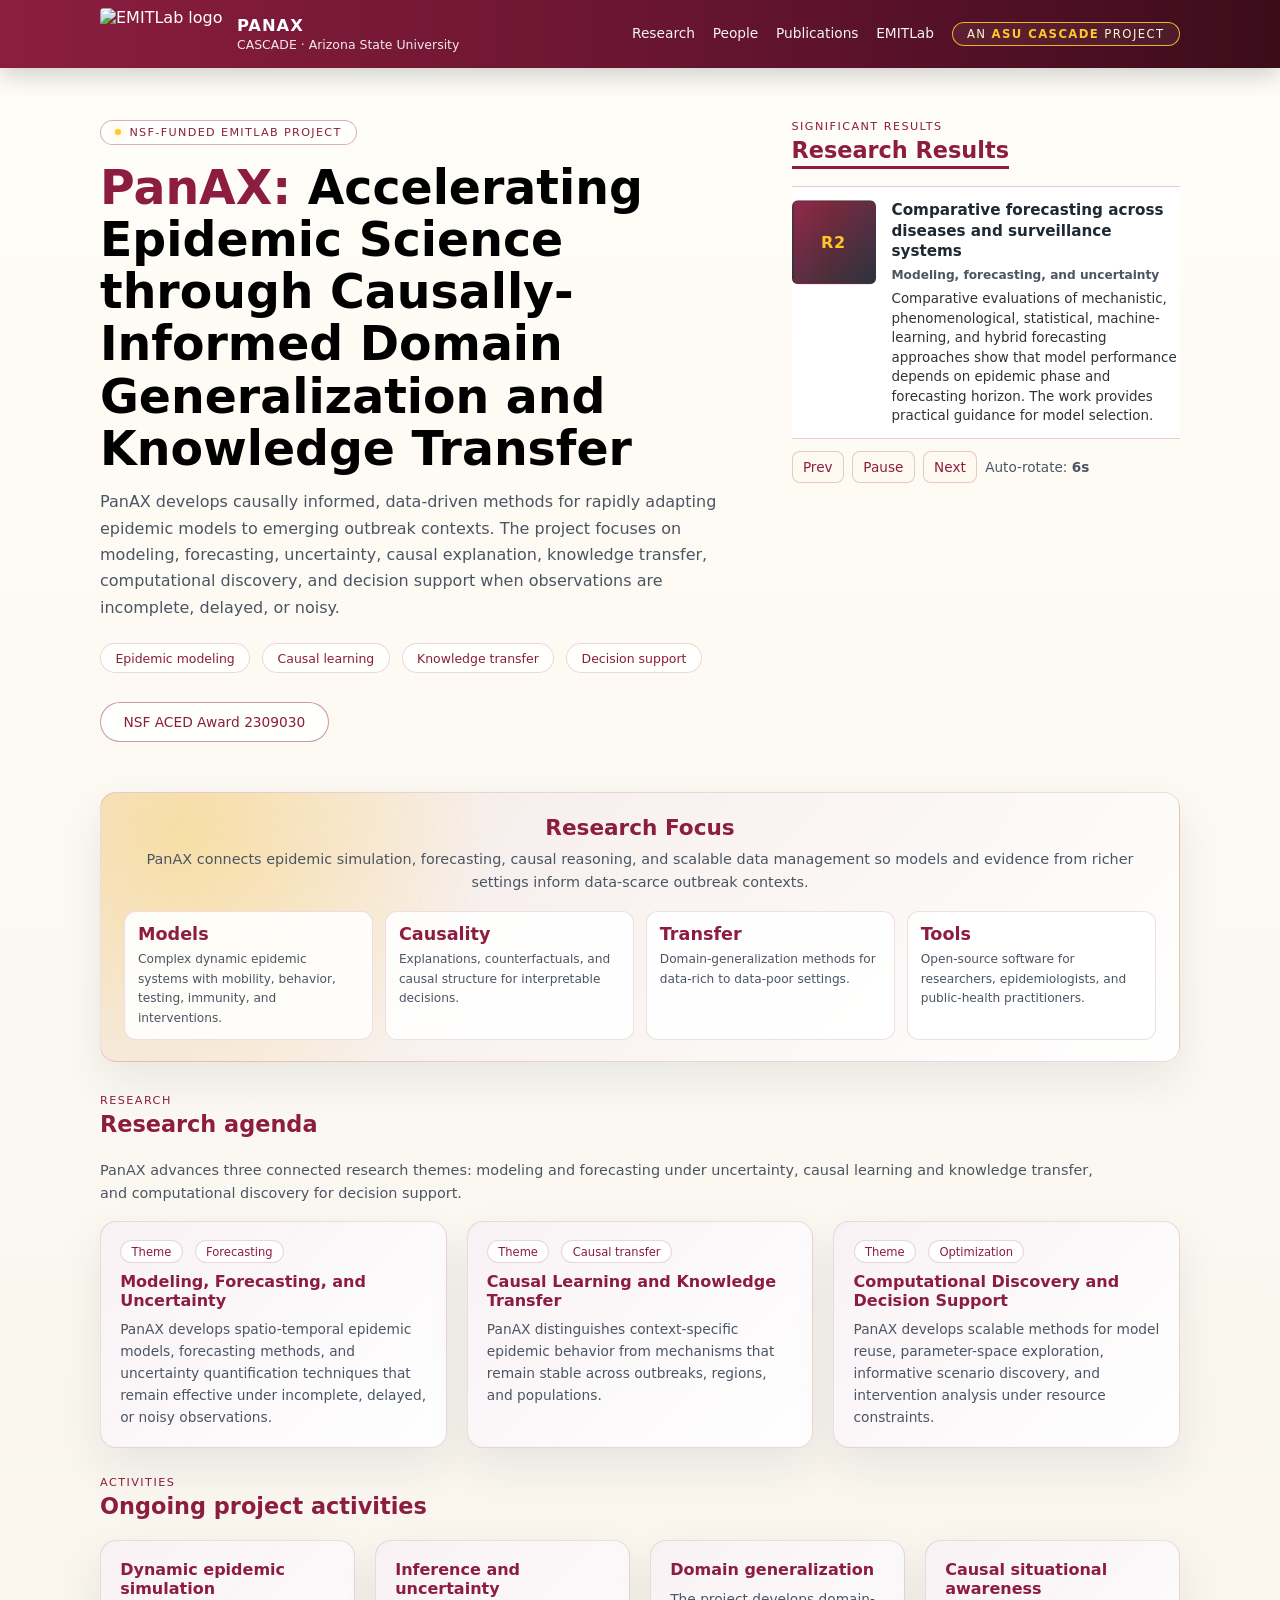
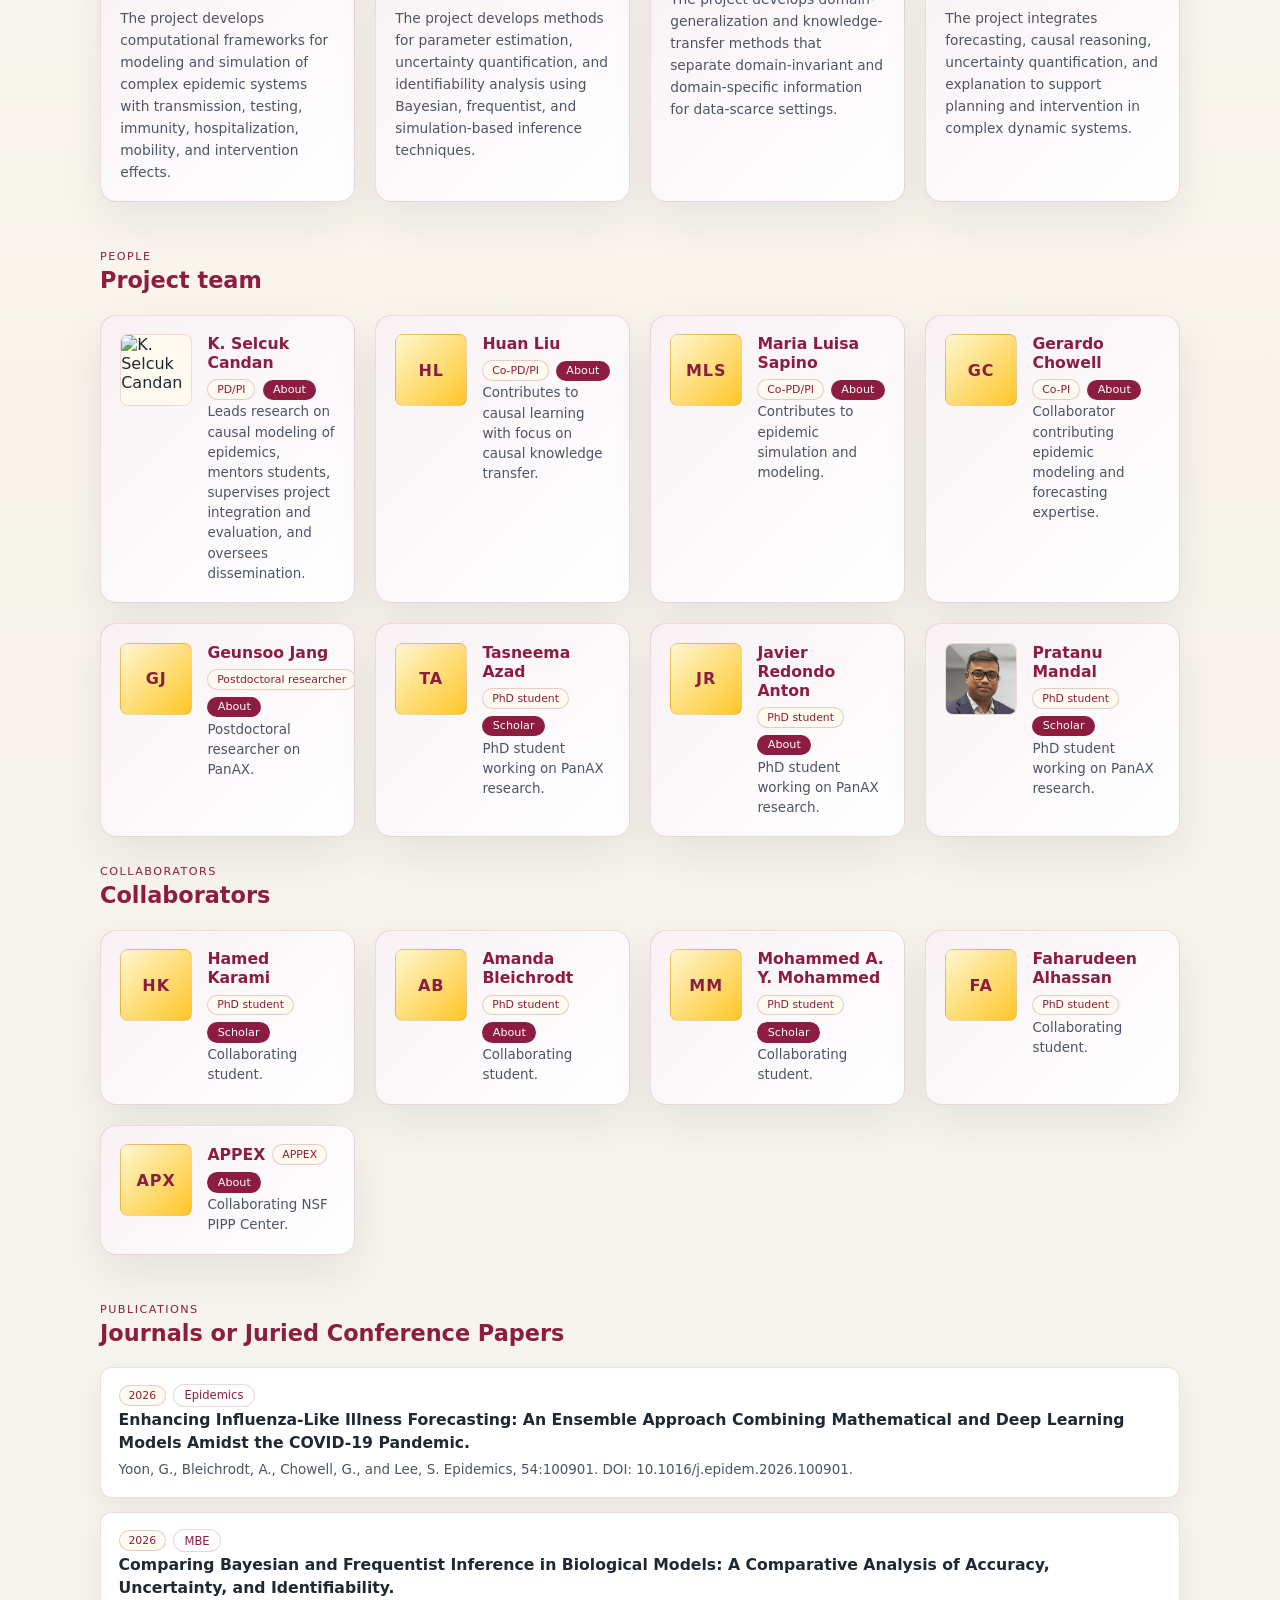
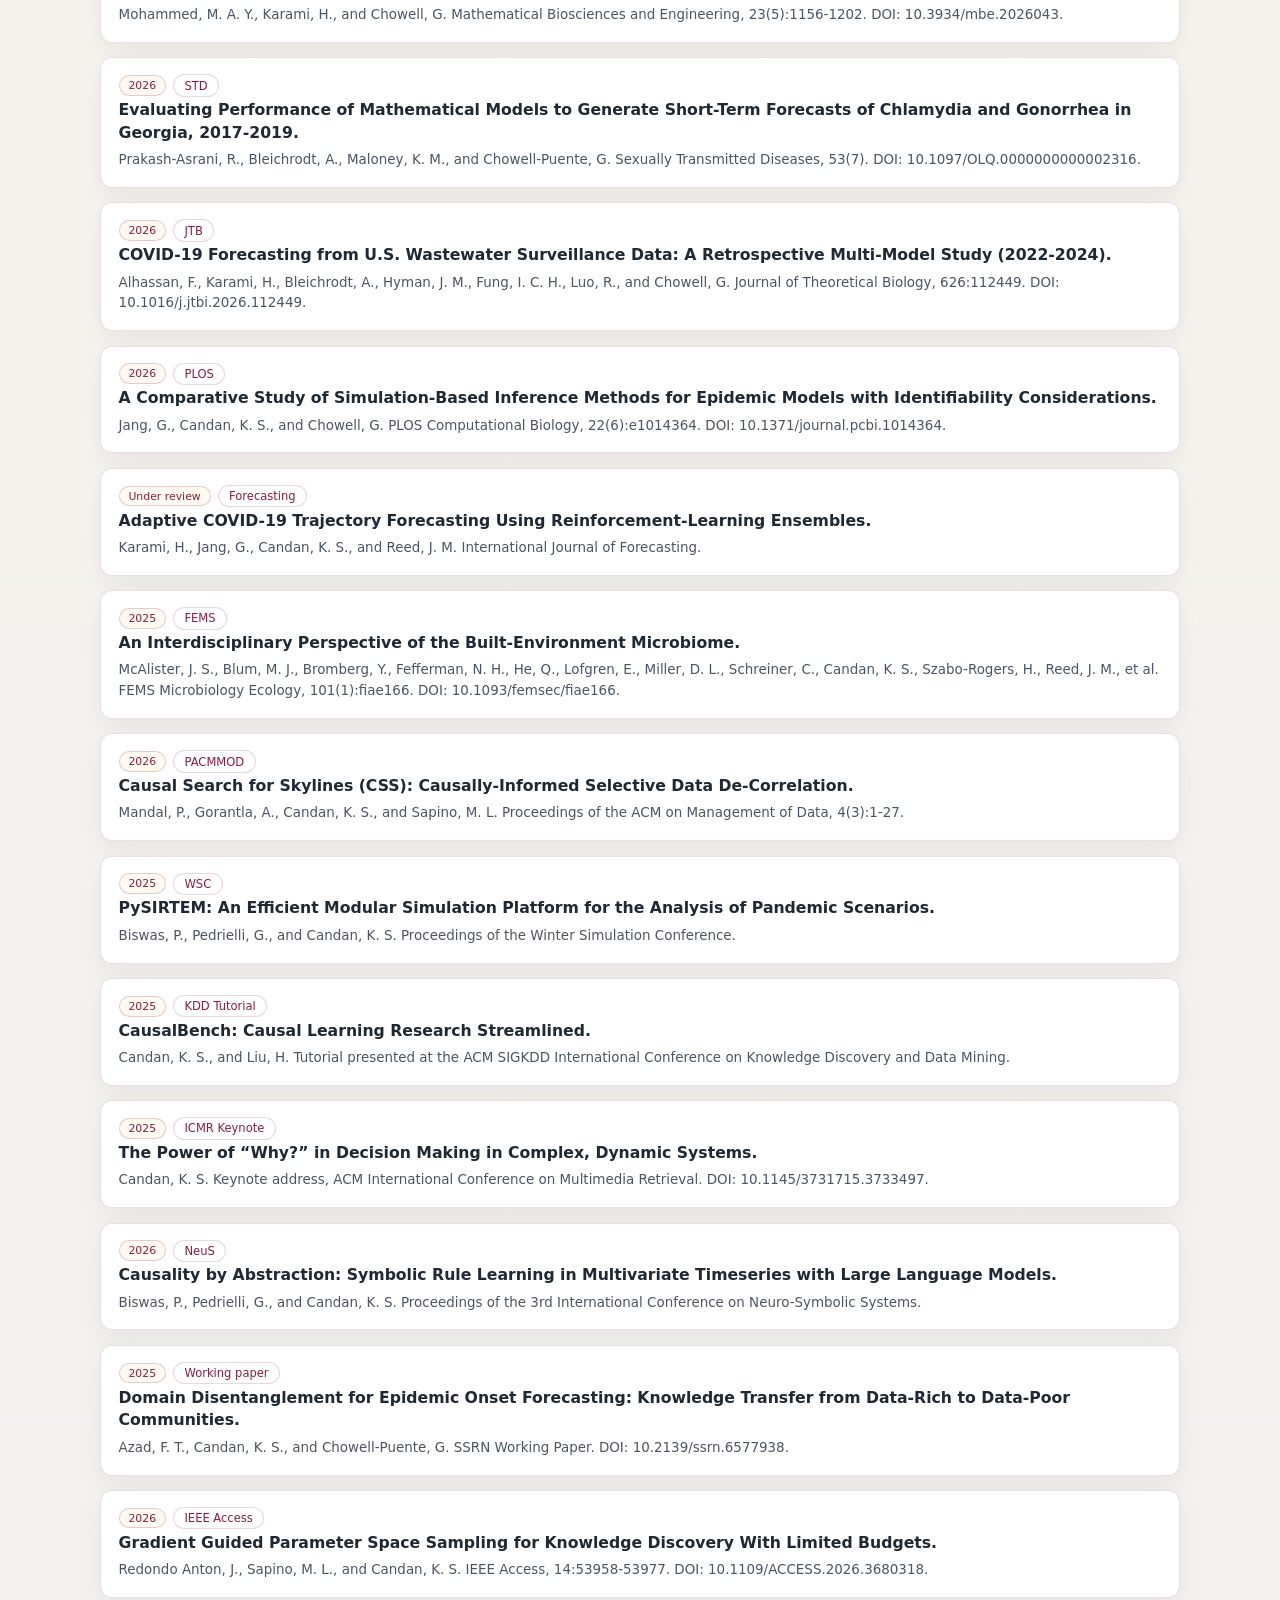
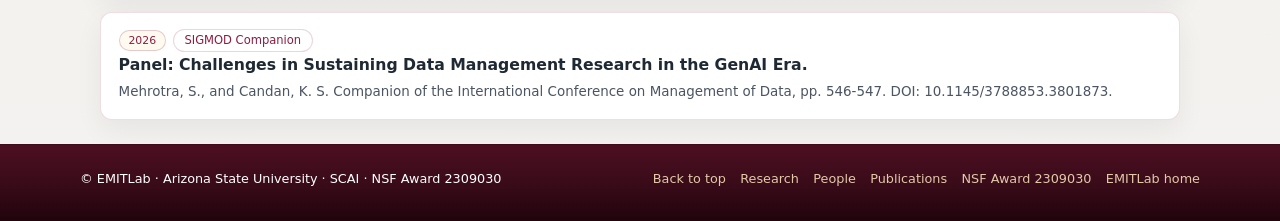
==== panax/index.html @ fccfdb2b "Create index.html" ====
<!DOCTYPE html>
<html lang="en">
<head>
  <link rel="icon" type="image/png" href="/images/favicon-96x96.png" sizes="96x96" />
  <link rel="icon" type="image/svg+xml" href="/images/favicon.svg" />
  <meta charset="UTF-8" />
  <meta name="viewport" content="width=device-width, initial-scale=1.0" />
  <title>PanAX | EMITLab</title>
  <style>
    :root {
      --asu-maroon: #8C1D40;
      --asu-gold: #FFC627;
      --asu-black: #000000;
      --asu-white: #FFFFFF;
      --bg: #FDFBF8;
      --bg-alt: #FFFFFF;
      --card: #FFFFFF;
      --accent: var(--asu-maroon);
      --accent-gold: var(--asu-gold);
      --accent-soft: rgba(140, 29, 64, 0.06);
      --text: #1F2933;
      --text-muted: #4B5563;
      --border-subtle: rgba(140, 29, 64, 0.15);
      --shadow-soft: 0 18px 45px rgba(15, 23, 42, 0.08);
      --radius-lg: 16px;
      --radius-pill: 999px;
      --max-width: 1120px;
      --font-sans: system-ui, -apple-system, BlinkMacSystemFont, "Segoe UI", sans-serif;
    }

    * {
      box-sizing: border-box;
    }

    html {
      scroll-behavior: smooth;
    }

    body {
      margin: 0;
      font-family: var(--font-sans);
      background: linear-gradient(180deg, #fffdf7 0%, #f8f4ec 40%, #f3f2f0 100%);
      color: var(--text);
      -webkit-font-smoothing: antialiased;
    }
    a {
      color: inherit;
      text-decoration: none;
    }

    a:hover {
      text-decoration: underline;
      text-decoration-thickness: 1px;
    }

    .page {
      min-height: 100vh;
      display: flex;
      flex-direction: column;
    }

    .nav {
      position: sticky;
      top: 0;
      z-index: 20;
      background: linear-gradient(90deg, var(--asu-maroon) 0%, #6a1531 50%, #3c0c1b 100%);
      color: var(--asu-white);
      box-shadow: 0 8px 24px rgba(0, 0, 0, 0.18);
    }

    .nav-inner {
      max-width: var(--max-width);
      margin: 0 auto;
      padding: 0.5rem 1.25rem;
      display: flex;
      align-items: center;
      justify-content: space-between;
      gap: 1rem;
    }

    .nav-left {
      display: flex;
      align-items: center;
      gap: 0.9rem;
      min-width: 0;
    }

    .nav-logo-img {
      height: 52px;
      width: auto;
      display: block;
      border-radius: 4px;
      object-fit: cover;
    }

    .nav-title {
      display: flex;
      flex-direction: column;
      gap: 0.15rem;
      min-width: 0;
    }

    .nav-title-main {
      font-size: 1.02rem;
      font-weight: 700;
      letter-spacing: 0.06em;
      text-transform: uppercase;
      white-space: nowrap;
    }

    .nav-title-sub {
      font-size: 0.78rem;
      opacity: 0.9;
    }

    .nav-right,
    .nav-links {
      display: flex;
      align-items: center;
      gap: 1.1rem;
      flex-wrap: wrap;
      justify-content: flex-end;
    }

    .nav-links {
      font-size: 0.86rem;
      opacity: 0.95;
    }

    .nav-links a {
      position: relative;
      padding-bottom: 2px;
      text-decoration: none;
      white-space: nowrap;
    }

    .nav-links a::after {
      content: "";
      position: absolute;
      left: 0;
      bottom: 0;
      width: 0;
      height: 2px;
      background: var(--asu-gold);
      border-radius: 999px;
      transition: width 0.18s ease-out;
    }

    .nav-links a:hover::after {
      width: 100%;
    }

    .nav-chip {
      padding: 0.25rem 0.9rem;
      border-radius: var(--radius-pill);
      border: 1px solid rgba(255, 198, 39, 0.9);
      background: rgba(255, 255, 255, 0.06);
      font-size: 0.73rem;
      text-transform: uppercase;
      letter-spacing: 0.12em;
      color: #fff7d0;
      white-space: nowrap;
    }

    .nav-chip span {
      font-weight: 600;
      color: var(--asu-gold);
    }

    main {
      flex: 1;
    }

    .section {
      max-width: var(--max-width);
      margin: 0 auto;
      padding: 1.5rem 1.25rem;
    }

    .hero {
      padding-top: 3.25rem;
      padding-bottom: 2.75rem;
      display: grid;
      grid-template-columns: minmax(0, 1.25fr) minmax(280px, 0.75fr);
      gap: 2.75rem;
      align-items: center;
    }

    .hero-label {
      display: inline-flex;
      align-items: center;
      gap: 0.5rem;
      padding: 0.3rem 0.9rem;
      border-radius: var(--radius-pill);
      background: rgba(255, 255, 255, 0.9);
      border: 1px solid rgba(140, 29, 64, 0.35);
      font-size: 0.7rem;
      text-transform: uppercase;
      letter-spacing: 0.12em;
      margin-bottom: 1.1rem;
      color: var(--accent);
    }

    .hero-label-dot {
      width: 6px;
      height: 6px;
      border-radius: 999px;
      background: var(--asu-gold);
      box-shadow: 0 0 10px rgba(255, 198, 39, 0.8);
    }

    .hero-title {
      font-size: clamp(2.15rem, 3.7vw, 3rem);
      line-height: 1.1;
      margin: 0 0 0.9rem;
      color: var(--accent);
    }

    .hero-title span {
      color: var(--asu-black);
    }

    .hero-blurb {
      font-size: 1rem;
      color: var(--text-muted);
      max-width: 44rem;
      line-height: 1.65;
      margin: 0 0 1.4rem;
    }

    .hero-meta,
    .tag-row {
      display: flex;
      flex-wrap: wrap;
      gap: 0.75rem;
    }

    .hero-meta {
      margin-bottom: 1.8rem;
    }

    .hero-meta-pill,
    .pill {
      border-radius: var(--radius-pill);
      background: rgba(255, 255, 255, 0.9);
      color: var(--asu-maroon);
      border: 1px solid rgba(140, 29, 64, 0.18);
    }

    .hero-meta-pill {
      padding: 0.4rem 0.9rem;
      font-size: 0.78rem;
    }

    .pill {
      padding: 0.2rem 0.65rem;
      font-size: 0.72rem;
    }

    .hero-actions {
      display: flex;
      flex-wrap: wrap;
      gap: 0.9rem;
      align-items: center;
    }

    .btn-primary,
    .btn-ghost,
    .button {
      display: inline-flex;
      align-items: center;
      justify-content: center;
      border-radius: var(--radius-pill);
      text-decoration: none;
      cursor: pointer;
    }

    .btn-primary {
      padding: 0.75rem 1.5rem;
      border: 0;
      background: linear-gradient(135deg, var(--asu-gold), #ffdd73);
      color: var(--asu-black);
      font-weight: 600;
      font-size: 0.9rem;
      box-shadow: 0 12px 24px rgba(140, 29, 64, 0.2);
    }

    .btn-ghost {
      padding: 0.7rem 1.4rem;
      border: 1px solid rgba(140, 29, 64, 0.45);
      background: rgba(255, 255, 255, 0.9);
      color: var(--accent);
      font-size: 0.86rem;
    }

    .hero-panel {
      background:
        radial-gradient(circle at 15% 10%, rgba(255, 198, 39, 0.42), transparent 34%),
        linear-gradient(135deg, rgba(140, 29, 64, 0.08), rgba(255, 255, 255, 0.95));
      border: 1px solid var(--border-subtle);
      border-radius: var(--radius-lg);
      box-shadow: var(--shadow-soft);
      padding: 1.25rem;
    }

    .hero-panel h2 {
      margin: 0 0 0.75rem;
      color: var(--accent);
      font-size: 1.05rem;
    }

    .hero-panel p {
      margin: 0 0 1rem;
      color: var(--text-muted);
      font-size: 0.9rem;
      line-height: 1.6;
    }

    .focus-section {
      padding-top: 0.35rem;
      padding-bottom: 0.5rem;
    }

    .focus-panel {
      background:
        radial-gradient(circle at 8% 15%, rgba(255, 198, 39, 0.34), transparent 30%),
        linear-gradient(135deg, rgba(140, 29, 64, 0.08), rgba(255, 255, 255, 0.96));
      border: 1px solid var(--border-subtle);
      border-radius: var(--radius-lg);
      box-shadow: var(--shadow-soft);
      padding: 1.35rem 1.45rem;
    }

    .focus-panel h2 {
      margin: 0 0 0.55rem;
      color: var(--accent);
      font-size: 1.35rem;
      text-align: center;
    }

    .focus-panel p {
      max-width: 64rem;
      margin: 0 auto 1rem;
      color: var(--text-muted);
      font-size: 0.9rem;
      line-height: 1.6;
      text-align: center;
    }

    .metric-grid {
      display: grid;
      grid-template-columns: repeat(4, minmax(0, 1fr));
      gap: 0.75rem;
    }

    .metric {
      background: rgba(255, 255, 255, 0.88);
      border: 1px solid rgba(140, 29, 64, 0.14);
      border-radius: 12px;
      padding: 0.8rem;
    }

    .metric strong {
      display: block;
      color: var(--accent);
      font-size: 1.1rem;
      margin-bottom: 0.25rem;
    }

    .metric span {
      color: var(--text-muted);
      font-size: 0.76rem;
      line-height: 1.35;
    }

    .section-header {
      margin-bottom: 1rem;
      display: flex;
      justify-content: space-between;
      align-items: flex-end;
      gap: 1rem;
      flex-wrap: wrap;
    }

    .section-title {
      font-size: 1.4rem;
      margin: 0 0 0.35rem;
      color: var(--accent);
    }

    .section-kicker {
      font-size: 0.7rem;
      text-transform: uppercase;
      letter-spacing: 0.13em;
      color: var(--accent);
      margin-bottom: 0.25rem;
    }

    .section-subtitle {
      font-size: 0.9rem;
      color: var(--text-muted);
      max-width: 64rem;
      margin: 0;
      line-height: 1.6;
    }

    .grid {
      display: grid;
      grid-template-columns: repeat(auto-fit, minmax(250px, 1fr));
      gap: 1.25rem;
    }

    .card {
      background:
        linear-gradient(135deg, var(--accent-soft), transparent),
        var(--card);
      border-radius: var(--radius-lg);
      padding: 1.15rem 1.2rem;
      border: 1px solid var(--border-subtle);
      box-shadow: var(--shadow-soft);
      display: flex;
      flex-direction: column;
      gap: 0.55rem;
      position: relative;
      overflow: hidden;
    }

    .card h3 {
      margin: 0;
      font-size: 1rem;
      color: var(--accent);
    }

    .card p,
    .card li {
      font-size: 0.86rem;
      color: var(--text-muted);
      line-height: 1.6;
    }

    .card p {
      margin: 0;
    }

    .card ul {
      margin: 0.2rem 0 0;
      padding-left: 1.1rem;
    }

    .person-card {
      display: grid;
      grid-template-columns: 72px minmax(0, 1fr);
      gap: 0.95rem;
      align-items: start;
    }

    .person-photo {
      width: 72px;
      height: 72px;
      object-fit: cover;
      border-radius: 8px;
      border: 1px solid rgba(140, 29, 64, 0.15);
      background: #fffaf0;
    }

    .person-avatar {
      width: 72px;
      height: 72px;
      border-radius: 8px;
      border: 1px solid rgba(140, 29, 64, 0.15);
      background: linear-gradient(135deg, #fff7d0, #ffc627);
      color: var(--accent);
      display: flex;
      align-items: center;
      justify-content: center;
      font-weight: 800;
      letter-spacing: 0.06em;
    }

    .card-header {
      display: flex;
      align-items: center;
      gap: 0.45rem;
      flex-wrap: wrap;
      margin-bottom: 0.15rem;
    }

    .name {
      color: var(--accent);
      font-weight: 700;
      font-size: 0.98rem;
    }

    .title {
      color: var(--text-muted);
      font-size: 0.84rem;
      line-height: 1.5;
    }

    .badge {
      padding: 0.18rem 0.55rem;
      border-radius: var(--radius-pill);
      background: #fffaf0;
      border: 1px solid rgba(140, 29, 64, 0.22);
      color: var(--accent);
      font-size: 0.68rem;
      white-space: nowrap;
    }

    .button {
      padding: 0.23rem 0.65rem;
      background: var(--accent);
      color: var(--asu-white);
      font-size: 0.7rem;
    }

    .publication-list {
      display: grid;
      gap: 0.9rem;
    }

    .publication {
      background: var(--bg-alt);
      border: 1px solid var(--border-subtle);
      border-radius: 12px;
      box-shadow: 0 10px 28px rgba(15, 23, 42, 0.06);
      padding: 1rem 1.1rem;
    }

    .publication h3 {
      color: var(--text);
      font-size: 0.98rem;
      margin: 0 0 0.35rem;
      line-height: 1.45;
    }

    .publication p {
      margin: 0;
      color: var(--text-muted);
      font-size: 0.84rem;
      line-height: 1.55;
    }

    .results-feed {
      margin-top: 1.75rem;
    }

    .hero-results {
      margin-top: 0;
      align-self: start;
    }

    .hero-results .section-header {
      margin-bottom: 0.7rem;
      display: block;
    }

    .hero-results .section-title {
      display: inline-block;
      padding-bottom: 0.2rem;
      border-bottom: 3px solid var(--accent);
    }

    .hero-results .section-subtitle {
      font-size: 0.82rem;
      margin-top: 0.35rem;
    }

    .results-viewport {
      overflow: hidden;
      border-top: 1px solid rgba(140, 29, 64, 0.22);
      border-bottom: 1px solid rgba(140, 29, 64, 0.22);
      border-radius: 12px;
      background: var(--bg-alt);
      box-shadow: var(--shadow-soft);
    }

    .hero-results .results-viewport {
      border-radius: 0;
      box-shadow: none;
    }

    .results-track {
      display: flex;
      flex-direction: column;
      transition: transform 600ms cubic-bezier(.2, .9, .3, 1);
    }

    .result-item {
      display: flex;
      gap: 1rem;
      align-items: flex-start;
      min-height: 190px;
      padding: 1rem;
      border-bottom: 1px solid rgba(140, 29, 64, 0.12);
      background: #fff;
    }

    .hero-results .result-item {
      min-height: 168px;
      padding: 0.85rem 0;
    }

    .result-icon {
      width: 72px;
      height: 72px;
      border-radius: 10px;
      border: 1px solid rgba(140, 29, 64, 0.16);
      background: linear-gradient(135deg, #fff7d0, #ffc627);
      color: var(--accent);
      display: flex;
      align-items: center;
      justify-content: center;
      flex: 0 0 auto;
      font-weight: 800;
      letter-spacing: 0.05em;
    }

    .hero-results .result-icon {
      width: 84px;
      height: 84px;
      border-radius: 6px;
      background:
        linear-gradient(135deg, rgba(140, 29, 64, 0.95), rgba(31, 41, 51, 0.95)),
        linear-gradient(90deg, transparent, rgba(255, 198, 39, 0.7), transparent);
      color: var(--asu-gold);
    }

    .result-meta {
      min-width: 0;
    }

    .result-headline {
      margin: 0 0 0.4rem;
      color: var(--accent);
      font-size: 1rem;
      line-height: 1.35;
    }

    .hero-results .result-headline {
      color: var(--text);
      font-size: 0.95rem;
    }

    .result-theme {
      margin-bottom: 0.45rem;
      color: var(--text-muted);
      font-size: 0.78rem;
      font-weight: 650;
    }

    .hero-results .result-theme {
      color: var(--text-muted);
      font-size: 0.76rem;
      font-weight: 600;
    }

    .result-text {
      margin: 0;
      color: var(--text-muted);
      font-size: 0.86rem;
      line-height: 1.55;
    }

    .hero-results .result-text {
      color: #2f3237;
      font-size: 0.84rem;
      line-height: 1.45;
    }

    .results-controls {
      margin-top: 0.75rem;
      display: flex;
      gap: 0.5rem;
      align-items: center;
      flex-wrap: wrap;
      color: var(--text-muted);
      font-size: 0.85rem;
    }

    .results-button {
      border: 1px solid rgba(140, 29, 64, 0.22);
      border-radius: 8px;
      background: #fffaf0;
      color: var(--accent);
      padding: 0.45rem 0.65rem;
      cursor: pointer;
      font: inherit;
    }

    .results-button:focus {
      outline: 2px solid rgba(140, 29, 64, 0.45);
      outline-offset: 2px;
    }

    .footer {
      border-top: 1px solid rgba(140, 29, 64, 0.3);
      padding: 1.6rem 1.25rem 2.2rem;
      font-size: 0.8rem;
      color: var(--asu-white);
      background: linear-gradient(180deg, #4c0f22 0%, #3a0b19 50%, #21040d 100%);
    }

    .footer-inner {
      max-width: var(--max-width);
      margin: 0 auto;
      display: flex;
      justify-content: space-between;
      gap: 1rem;
      flex-wrap: wrap;
      align-items: center;
    }

    .footer-links {
      display: flex;
      flex-wrap: wrap;
      gap: 0.9rem;
    }

    .footer-links a {
      opacity: 0.85;
      color: #ffebc0;
      text-decoration: none;
    }

    .footer-links a:hover {
      opacity: 1;
      text-decoration: underline;
    }

    @media (max-width: 880px) {
      .hero {
        grid-template-columns: minmax(0, 1fr);
        gap: 1.5rem;
      }

      .metric-grid {
        grid-template-columns: repeat(2, minmax(0, 1fr));
      }
    }

    @media (max-width: 768px) {
      .nav-inner {
        padding: 0.4rem 1rem;
        gap: 0.6rem;
        flex-wrap: wrap;
      }

      .nav-left {
        gap: 0.6rem;
        flex: 1;
      }

      .nav-logo-img {
        height: 40px;
      }

      .nav-title-main {
        font-size: 0.85rem;
        letter-spacing: 0.04em;
        overflow: hidden;
        text-overflow: ellipsis;
      }

      .nav-title-sub,
      .nav-chip {
        display: none;
      }

      .nav-links {
        gap: 0.65rem;
        font-size: 0.75rem;
      }
    }

    @media (max-width: 520px) {
      .section {
        padding: 1.2rem 0.85rem;
      }

      .hero-title {
        font-size: 2rem;
      }

      .metric-grid,
      .person-card {
        grid-template-columns: 1fr;
      }
    }
  </style>
</head>
<body>
  <div class="page">
    <header class="nav">
      <div class="nav-inner">
        <div class="nav-left">
          <a href="../">
            <picture>
              <source media="(max-width: 768px)" srcset="/images/emitlab2_small.jpg">
              <img src="/images/emitlab2.jpg" alt="EMITLab logo" class="nav-logo-img" />
            </picture>
          </a>
          <div class="nav-title">
            <span class="nav-title-main"><a href="#top">PanAX</a></span>
            <span class="nav-title-sub">
              <a href="https://cascade.asu.edu">CASCADE</a>&nbsp;· <a href="https://asu.edu">Arizona&nbsp;State&nbsp;University</a>
            </span>
          </div>
        </div>
        <div class="nav-right">
          <nav class="nav-links" aria-label="PanAX sections">
            <a href="#research">Research</a>
            <a href="#people">People</a>
            <a href="#publications">Publications</a>
            <a href="../">EMITLab</a>
          </nav>
          <a href="https://cascade.asu.edu/" class="nav-chip" target="_blank" rel="noopener">
            An <span>ASU CASCADE</span> PROJECT
          </a>
        </div>
      </div>
    </header>

    <main>
      <section class="section hero" id="top">
        <div>
          <div class="hero-label">
            <span class="hero-label-dot"></span>
            NSF-funded EMITLab project
          </div>
          <h1 class="hero-title">PanAX: <span> Accelerating Epidemic Science through Causally-Informed Domain Generalization and Knowledge Transfer</span></h1>
          <p class="hero-blurb">
            PanAX develops causally informed, data-driven methods for rapidly adapting epidemic
            models to emerging outbreak contexts. The project focuses on modeling, forecasting,
            uncertainty, causal explanation, knowledge transfer, computational discovery, and
            decision support when observations are incomplete, delayed, or noisy.
          </p>
          <div class="hero-meta">
            <span class="hero-meta-pill">Epidemic modeling</span>
            <span class="hero-meta-pill">Causal learning</span>
            <span class="hero-meta-pill">Knowledge transfer</span>
            <span class="hero-meta-pill">Decision support</span>
          </div>
          <div class="hero-actions">
            <a href="https://www.nsf.gov/awardsearch/show-award/?AWD_ID=2309030" class="btn-ghost" target="_blank" rel="noopener">NSF ACED Award 2309030</a>
          </div>
        </div>

        <section class="results-feed hero-results" id="resultsFeed" aria-label="PanAX research results">
          <div class="section-header">
            <div>
              <div class="section-kicker">Significant results</div>
              <h2 class="section-title">Research Results</h2>
            </div>
          </div>

          <div class="results-viewport" id="resultsViewport" tabindex="0" aria-live="polite" aria-atomic="true">
            <div class="results-track" id="resultsTrack">
              <article class="result-item" role="article" aria-labelledby="result-1-title">
                <div class="result-icon" aria-hidden="true">R1</div>
                <div class="result-meta">
                  <h3 class="result-headline" id="result-1-title">Modular epidemic simulation platform</h3>
                  <div class="result-theme">Modeling, forecasting, and uncertainty</div>
                  <p class="result-text">PanAX integrates transmission, testing, immunity, hospitalization, mobility, and interventions while continuously learning epidemiological parameters from observed data using sequential Monte Carlo techniques. The framework supports intervention analysis, outbreak detection, and policy evaluation.</p>
                </div>
              </article>

              <article class="result-item" role="article" aria-labelledby="result-2-title">
                <div class="result-icon" aria-hidden="true">R2</div>
                <div class="result-meta">
                  <h3 class="result-headline" id="result-2-title">Comparative forecasting across diseases and surveillance systems</h3>
                  <div class="result-theme">Modeling, forecasting, and uncertainty</div>
                  <p class="result-text">Comparative evaluations of mechanistic, phenomenological, statistical, machine-learning, and hybrid forecasting approaches show that model performance depends on epidemic phase and forecasting horizon. The work provides practical guidance for model selection.</p>
                </div>
              </article>

              <article class="result-item" role="article" aria-labelledby="result-3-title">
                <div class="result-icon" aria-hidden="true">R3</div>
                <div class="result-meta">
                  <h3 class="result-headline" id="result-3-title">Forecasting from wastewater surveillance</h3>
                  <div class="result-theme">Modeling, forecasting, and uncertainty</div>
                  <p class="result-text">PanAX evaluates eleven forecasting approaches across 133 sequential forecasts using national and regional COVID-19 wastewater surveillance data. Ensemble sub-epidemic models perform best at three- and four-week horizons, while ARIMA and generalized additive models perform well at shorter horizons.</p>
                </div>
              </article>

              <article class="result-item" role="article" aria-labelledby="result-4-title">
                <div class="result-icon" aria-hidden="true">R4</div>
                <div class="result-meta">
                  <h3 class="result-headline" id="result-4-title">Adaptive ensemble forecasting</h3>
                  <div class="result-theme">Modeling, forecasting, and uncertainty</div>
                  <p class="result-text">The project develops adaptive ensemble forecasting methods based on multi-armed bandit algorithms that adjust model weights according to recent performance. These methods improve probabilistic forecasting relative to static ensemble weighting schemes.</p>
                </div>
              </article>

              <article class="result-item" role="article" aria-labelledby="result-5-title">
                <div class="result-icon" aria-hidden="true">R5</div>
                <div class="result-meta">
                  <h3 class="result-headline" id="result-5-title">Hybrid mechanistic and deep-learning forecasts</h3>
                  <div class="result-theme">Modeling, forecasting, and uncertainty</div>
                  <p class="result-text">Hybrid frameworks combine mechanistic epidemic models with Monte Carlo Dropout LSTM architectures. Across multiple influenza-like illness waves, the ensembles outperform individual component models on forecasting accuracy and uncertainty metrics.</p>
                </div>
              </article>

              <article class="result-item" role="article" aria-labelledby="result-6-title">
                <div class="result-icon" aria-hidden="true">R6</div>
                <div class="result-meta">
                  <h3 class="result-headline" id="result-6-title">Inference, identifiability, and uncertainty</h3>
                  <div class="result-theme">Causal learning, explainability, and knowledge transfer</div>
                  <p class="result-text">Controlled comparisons of Bayesian and frequentist inference methods show that frequentist approaches perform well under full observability, while Bayesian approaches provide stronger uncertainty characterization under partial observability. Identifiability strongly influences forecast reliability.</p>
                </div>
              </article>

              <article class="result-item" role="article" aria-labelledby="result-7-title">
                <div class="result-icon" aria-hidden="true">R7</div>
                <div class="result-meta">
                  <h3 class="result-headline" id="result-7-title">Neural simulation-based inference</h3>
                  <div class="result-theme">Causal learning, explainability, and knowledge transfer</div>
                  <p class="result-text">Comparisons of approximate Bayesian computation and neural simulation-based inference show that neural posterior estimation produces more accurate posterior distributions and improved predictive performance under fixed simulation budgets.</p>
                </div>
              </article>

              <article class="result-item" role="article" aria-labelledby="result-8-title">
                <div class="result-icon" aria-hidden="true">R8</div>
                <div class="result-meta">
                  <h3 class="result-headline" id="result-8-title">Domain disentanglement for data-scarce forecasting</h3>
                  <div class="result-theme">Causal learning, explainability, and knowledge transfer</div>
                  <p class="result-text">A domain-disentanglement framework separates location-specific epidemic dynamics from transferable epidemic behavior, selectively transferring knowledge from data-rich communities to data-poor communities. The largest gains occur with limited historical observations and long forecasting horizons.</p>
                </div>
              </article>

              <article class="result-item" role="article" aria-labelledby="result-9-title">
                <div class="result-icon" aria-hidden="true">R9</div>
                <div class="result-meta">
                  <h3 class="result-headline" id="result-9-title">Benchmarking infrastructure for causal machine learning</h3>
                  <div class="result-theme">Causal learning, explainability, and knowledge transfer</div>
                  <p class="result-text">PanAX develops benchmarking infrastructure for causal discovery, causal effect estimation, and causal inference. The platform supports reproducible comparison across datasets, metrics, computational environments, and deployment settings.</p>
                </div>
              </article>

              <article class="result-item" role="article" aria-labelledby="result-10-title">
                <div class="result-icon" aria-hidden="true">R10</div>
                <div class="result-meta">
                  <h3 class="result-headline" id="result-10-title">Explainable multivariate time-series reasoning</h3>
                  <div class="result-theme">Causal learning, explainability, and knowledge transfer</div>
                  <p class="result-text">The project combines simulation-generated counterfactuals, symbolic rule representations, and large language models to derive interpretable explanations from multivariate time-series data. Resulting rules generalize to unseen trajectories and describe delayed causal relationships.</p>
                </div>
              </article>

              <article class="result-item" role="article" aria-labelledby="result-11-title">
                <div class="result-icon" aria-hidden="true">R11</div>
                <div class="result-meta">
                  <h3 class="result-headline" id="result-11-title">Causally informed skyline search</h3>
                  <div class="result-theme">Causal learning, explainability, and knowledge transfer</div>
                  <p class="result-text">A causally informed skyline framework selectively removes correlations that interfere with efficient skyline discovery while preserving correlations aligned with user preferences. Experiments show fewer dominance checks and lower execution time.</p>
                </div>
              </article>

              <article class="result-item" role="article" aria-labelledby="result-12-title">
                <div class="result-icon" aria-hidden="true">R12</div>
                <div class="result-meta">
                  <h3 class="result-headline" id="result-12-title">Causal situational awareness</h3>
                  <div class="result-theme">Causal learning, explainability, and knowledge transfer</div>
                  <p class="result-text">PanAX integrates forecasting, causal reasoning, uncertainty quantification, and explanation into a unified decision-support paradigm. This shifts epidemic support systems from prediction alone toward intervention planning.</p>
                </div>
              </article>

              <article class="result-item" role="article" aria-labelledby="result-13-title">
                <div class="result-icon" aria-hidden="true">R13</div>
                <div class="result-meta">
                  <h3 class="result-headline" id="result-13-title">Gradient-guided parameter-space exploration</h3>
                  <div class="result-theme">Computational discovery, optimization, and decision support</div>
                  <p class="result-text">A gradient-guided parameter-space exploration framework allocates evaluations to regions where system behavior changes most rapidly. Compared with Latin hypercube sampling and Bayesian optimization approaches, it improves characterization under fixed evaluation budgets.</p>
                </div>
              </article>

              <article class="result-item" role="article" aria-labelledby="result-14-title">
                <div class="result-icon" aria-hidden="true">R14</div>
                <div class="result-meta">
                  <h3 class="result-headline" id="result-14-title">Systems framework for built-environment microbiomes</h3>
                  <div class="result-theme">Computational discovery, optimization, and decision support</div>
                  <p class="result-text">The project connects microbial ecology, environmental controls, occupancy patterns, ventilation systems, and architectural design choices within a common modeling perspective, identifying drivers of microbial persistence and transmission in engineered environments.</p>
                </div>
              </article>
            </div>
          </div>

          <div class="results-controls">
            <button class="results-button" id="resultsPrev" type="button" aria-label="Show previous research result">Prev</button>
            <button class="results-button" id="resultsPlayPause" type="button" aria-label="Pause result rotation">Pause</button>
            <button class="results-button" id="resultsNext" type="button" aria-label="Show next research result">Next</button>
            <span>Auto-rotate: <strong id="resultsInterval">6s</strong></span>
          </div>
        </section>

      </section>

      <section class="section focus-section" id="focus">
        <div class="focus-panel" aria-label="PanAX research focus">
          <h2>Research Focus</h2>
          <p>
            PanAX connects epidemic simulation, forecasting, causal reasoning, and scalable data
            management so models and evidence from richer settings inform data-scarce outbreak
            contexts.
          </p>
          <div class="metric-grid">
            <div class="metric">
              <strong>Models</strong>
              <span>Complex dynamic epidemic systems with mobility, behavior, testing, immunity, and interventions.</span>
            </div>
            <div class="metric">
              <strong>Causality</strong>
              <span>Explanations, counterfactuals, and causal structure for interpretable decisions.</span>
            </div>
            <div class="metric">
              <strong>Transfer</strong>
              <span>Domain-generalization methods for data-rich to data-poor settings.</span>
            </div>
            <div class="metric">
              <strong>Tools</strong>
              <span>Open-source software for researchers, epidemiologists, and public-health practitioners.</span>
            </div>
          </div>
        </div>
      </section>

      <section class="section" id="research">
        <div class="section-header">
          <div>
            <div class="section-kicker">Research</div>
            <h2 class="section-title">Research agenda</h2>
          </div>
          <p class="section-subtitle">
            PanAX advances three connected research themes: modeling and forecasting under
            uncertainty, causal learning and knowledge transfer, and computational discovery for
            decision support.
          </p>
        </div>

        <div class="grid">
          <article class="card">
            <div class="tag-row">
              <span class="pill">Theme</span>
              <span class="pill">Forecasting</span>
            </div>
            <h3>Modeling, Forecasting, and Uncertainty</h3>
            <p>
              PanAX develops spatio-temporal epidemic models, forecasting methods, and uncertainty
              quantification techniques that remain effective under incomplete, delayed, or noisy
              observations.
            </p>
          </article>

          <article class="card">
            <div class="tag-row">
              <span class="pill">Theme</span>
              <span class="pill">Causal transfer</span>
            </div>
            <h3>Causal Learning and Knowledge Transfer</h3>
            <p>
              PanAX distinguishes context-specific epidemic behavior from mechanisms that remain
              stable across outbreaks, regions, and populations.
            </p>
          </article>

          <article class="card">
            <div class="tag-row">
              <span class="pill">Theme</span>
              <span class="pill">Optimization</span>
            </div>
            <h3>Computational Discovery and Decision Support</h3>
            <p>
              PanAX develops scalable methods for model reuse, parameter-space exploration,
              informative scenario discovery, and intervention analysis under resource constraints.
            </p>
          </article>
        </div>

        <div class="section-header" style="margin-top: 1.75rem;">
          <div>
            <div class="section-kicker">Activities</div>
            <h2 class="section-title">Ongoing project activities</h2>
          </div>
        </div>

        <div class="grid">
          <article class="card">
            <h3>Dynamic epidemic simulation</h3>
            <p>
              The project develops computational frameworks for modeling and simulation of complex
              epidemic systems with transmission, testing, immunity, hospitalization, mobility, and
              intervention effects.
            </p>
          </article>

          <article class="card">
            <h3>Inference and uncertainty</h3>
            <p>
              The project develops methods for parameter estimation, uncertainty quantification,
              and identifiability analysis using Bayesian, frequentist, and simulation-based
              inference techniques.
            </p>
          </article>

          <article class="card">
            <h3>Domain generalization</h3>
            <p>
              The project develops domain-generalization and knowledge-transfer methods that
              separate domain-invariant and domain-specific information for data-scarce settings.
            </p>
          </article>

          <article class="card">
            <h3>Causal situational awareness</h3>
            <p>
              The project integrates forecasting, causal reasoning, uncertainty quantification, and
              explanation to support planning and intervention in complex dynamic systems.
            </p>
          </article>
        </div>

      </section>


      <section class="section" id="people">
        <div class="section-header">
          <div>
            <div class="section-kicker">People</div>
            <h2 class="section-title">Project team</h2>
          </div>
        </div>

        <div class="grid">
          <article class="card person-card">
            <img src="/images/Candan_KSelcuk_200_200.jpg" alt="K. Selcuk Candan" class="person-photo">
            <div>
              <div class="card-header">
                <div class="name">K. Selcuk Candan</div>
                <div class="badge">PD/PI</div>
                <a class="button" href="https://kscandan.site/">About</a>
              </div>
              <div class="title">Leads research on causal modeling of epidemics, mentors students, supervises project integration and evaluation, and oversees dissemination.</div>
            </div>
          </article>

          <article class="card person-card">
            <div class="person-avatar" aria-hidden="true">HL</div>
            <div>
              <div class="card-header">
                <div class="name">Huan Liu</div>
                <div class="badge">Co-PD/PI</div>
                <a class="button" href="https://faculty.engineering.asu.edu/huanliu/">About</a>
              </div>
              <div class="title">Contributes to causal learning with focus on causal knowledge transfer.</div>
            </div>
          </article>

          <article class="card person-card">
            <div class="person-avatar" aria-hidden="true">MLS</div>
            <div>
              <div class="card-header">
                <div class="name">Maria Luisa Sapino</div>
                <div class="badge">Co-PD/PI</div>
                <a class="button" href="https://www.di.unito.it/~mlsapino/">About</a>
              </div>
              <div class="title">Contributes to epidemic simulation and modeling.</div>
            </div>
          </article>

          <article class="card person-card">
            <div class="person-avatar" aria-hidden="true">GC</div>
            <div>
              <div class="card-header">
                <div class="name">Gerardo Chowell</div>
                <div class="badge">Co-PI</div>
                <a class="button" href="https://publichealth.gsu.edu/profile/gerardo-chowell/">About</a>
              </div>
              <div class="title">Collaborator contributing epidemic modeling and forecasting expertise.</div>
            </div>
          </article>

	  
          <article class="card person-card">
            <div class="person-avatar" aria-hidden="true">GJ</div>
            <div>
              <div class="card-header">
                <div class="name">Geunsoo Jang</div>
                <div class="badge">Postdoctoral researcher</div>
                <a class="button" href="https://sites.google.com/view/gsjang/home">About</a>
              </div>
              <div class="title">Postdoctoral researcher on PanAX.</div>
            </div>
          </article>

          <article class="card person-card">
            <div class="person-avatar" aria-hidden="true">TA</div>
            <div>
              <div class="card-header">
                <div class="name">Tasneema Azad</div>
                <div class="badge">PhD student</div>
                <a class="button" href="https://scholar.google.com/citations?hl=en&amp;user=iIECunIAAAAJ">Scholar</a>
              </div>
              <div class="title">PhD student working on PanAX research.</div>
            </div>
          </article>

          <article class="card person-card">
            <div class="person-avatar" aria-hidden="true">JR</div>
            <div>
              <div class="card-header">
                <div class="name">Javier Redondo Anton</div>
                <div class="badge">PhD student</div>
                <a class="button" href="https://www.pancommunity.org/ourteam/javier-anton-redondo">About</a>
              </div>
              <div class="title">PhD student working on PanAX research.</div>
            </div>
          </article>

          <article class="card person-card">
            <img src="/images/pmandal_1_1.png" alt="Pratanu Mandal" class="person-photo">
            <div>
              <div class="card-header">
                <div class="name">Pratanu Mandal</div>
                <div class="badge">PhD student</div>
                <a class="button" href="https://scholar.google.com/citations?hl=en&amp;user=ItnXbPoAAAAJ">Scholar</a>
              </div>
              <div class="title">PhD student working on PanAX research.</div>
            </div>
          </article>
        </div>

        <div class="section-header" style="margin-top: 1.75rem;">
          <div>
            <div class="section-kicker">Collaborators</div>
            <h2 class="section-title">Collaborators</h2>
          </div>
        </div>

	<div class="grid">
	<article class="card person-card">
            <div class="person-avatar" aria-hidden="true">HK</div>
            <div>
              <div class="card-header">
                <div class="name">Hamed Karami</div>
                <div class="badge">PhD student</div>
                <a class="button" href="https://scholar.google.com/citations?hl=en&amp;user=3zGpGH8AAAAJ">Scholar</a>
              </div>
              <div class="title">Collaborating student.</div>
            </div>
          </article>

          <article class="card person-card">
            <div class="person-avatar" aria-hidden="true">AB</div>
            <div>
              <div class="card-header">
                <div class="name">Amanda Bleichrodt</div>
                <div class="badge">PhD student</div>
                <a class="button" href="https://news.gsu.edu/2023/11/06/student-spotlight-amanda-bleichrodt/">About</a>
              </div>
              <div class="title">Collaborating student.</div>
            </div>
          </article>

          <article class="card person-card">
            <div class="person-avatar" aria-hidden="true">MM</div>
            <div>
              <div class="card-header">
                <div class="name">Mohammed A. Y. Mohammed</div>
                <div class="badge">PhD student</div>
                <a class="button" href="https://scholar.google.com/citations?hl=en&amp;user=SIJ24VAAAAAJ">Scholar</a>
              </div>
              <div class="title">Collaborating student.</div>
            </div>
          </article>

          <article class="card person-card">
            <div class="person-avatar" aria-hidden="true">FA</div>
            <div>
              <div class="card-header">
                <div class="name">Faharudeen Alhassan</div>
                <div class="badge">PhD student</div>
              </div>
              <div class="title">Collaborating student.</div>
            </div>
          </article>

          <article class="card person-card">
            <div class="person-avatar" aria-hidden="true">APX</div>
            <div>
              <div class="card-header">
                <div class="name">APPEX</div>
                <div class="badge">APPEX</div>
                <a class="button" href="https://appex.org">About</a>
              </div>
              <div class="title">Collaborating NSF PIPP Center.</div>
            </div>
          </article>
        </div>
      </section>

      <section class="section" id="publications">
        <div class="section-header">
          <div>
            <div class="section-kicker">Publications</div>
            <h2 class="section-title">Journals or Juried Conference Papers</h2>
          </div>

        </div>

        <div class="publication-list">
          <article class="publication"><div class="card-header"><span class="badge">2026</span><span class="pill">Epidemics</span></div><h3>Enhancing Influenza-Like Illness Forecasting: An Ensemble Approach Combining Mathematical and Deep Learning Models Amidst the COVID-19 Pandemic.</h3><p>Yoon, G., Bleichrodt, A., Chowell, G., and Lee, S. Epidemics, 54:100901. DOI: <a href="https://doi.org/10.1016/j.epidem.2026.100901">10.1016/j.epidem.2026.100901</a>.</p></article>
          <article class="publication"><div class="card-header"><span class="badge">2026</span><span class="pill">MBE</span></div><h3>Comparing Bayesian and Frequentist Inference in Biological Models: A Comparative Analysis of Accuracy, Uncertainty, and Identifiability.</h3><p>Mohammed, M. A. Y., Karami, H., and Chowell, G. Mathematical Biosciences and Engineering, 23(5):1156-1202. DOI: <a href="https://doi.org/10.3934/mbe.2026043">10.3934/mbe.2026043</a>.</p></article>
          <article class="publication"><div class="card-header"><span class="badge">2026</span><span class="pill">STD</span></div><h3>Evaluating Performance of Mathematical Models to Generate Short-Term Forecasts of Chlamydia and Gonorrhea in Georgia, 2017-2019.</h3><p>Prakash-Asrani, R., Bleichrodt, A., Maloney, K. M., and Chowell-Puente, G. Sexually Transmitted Diseases, 53(7). DOI: <a href="https://doi.org/10.1097/OLQ.0000000000002316">10.1097/OLQ.0000000000002316</a>.</p></article>
          <article class="publication"><div class="card-header"><span class="badge">2026</span><span class="pill">JTB</span></div><h3>COVID-19 Forecasting from U.S. Wastewater Surveillance Data: A Retrospective Multi-Model Study (2022-2024).</h3><p>Alhassan, F., Karami, H., Bleichrodt, A., Hyman, J. M., Fung, I. C. H., Luo, R., and Chowell, G. Journal of Theoretical Biology, 626:112449. DOI: <a href="https://doi.org/10.1016/j.jtbi.2026.112449">10.1016/j.jtbi.2026.112449</a>.</p></article>
          <article class="publication"><div class="card-header"><span class="badge">2026</span><span class="pill">PLOS</span></div><h3>A Comparative Study of Simulation-Based Inference Methods for Epidemic Models with Identifiability Considerations.</h3><p>Jang, G., Candan, K. S., and Chowell, G. PLOS Computational Biology, 22(6):e1014364. DOI: <a href="https://doi.org/10.1371/journal.pcbi.1014364">10.1371/journal.pcbi.1014364</a>.</p></article>
          <article class="publication"><div class="card-header"><span class="badge">Under review</span><span class="pill">Forecasting</span></div><h3>Adaptive COVID-19 Trajectory Forecasting Using Reinforcement-Learning Ensembles.</h3><p>Karami, H., Jang, G., Candan, K. S., and Reed, J. M. International Journal of Forecasting.</p></article>
          <article class="publication"><div class="card-header"><span class="badge">2025</span><span class="pill">FEMS</span></div><h3>An Interdisciplinary Perspective of the Built-Environment Microbiome.</h3><p>McAlister, J. S., Blum, M. J., Bromberg, Y., Fefferman, N. H., He, Q., Lofgren, E., Miller, D. L., Schreiner, C., Candan, K. S., Szabo-Rogers, H., Reed, J. M., et al. FEMS Microbiology Ecology, 101(1):fiae166. DOI: <a href="https://doi.org/10.1093/femsec/fiae166">10.1093/femsec/fiae166</a>.</p></article>
          <article class="publication"><div class="card-header"><span class="badge">2026</span><span class="pill">PACMMOD</span></div><h3>Causal Search for Skylines (CSS): Causally-Informed Selective Data De-Correlation.</h3><p>Mandal, P., Gorantla, A., Candan, K. S., and Sapino, M. L. Proceedings of the ACM on Management of Data, 4(3):1-27.</p></article>
          <article class="publication"><div class="card-header"><span class="badge">2025</span><span class="pill">WSC</span></div><h3>PySIRTEM: An Efficient Modular Simulation Platform for the Analysis of Pandemic Scenarios.</h3><p>Biswas, P., Pedrielli, G., and Candan, K. S. Proceedings of the Winter Simulation Conference.</p></article>
          <article class="publication"><div class="card-header"><span class="badge">2025</span><span class="pill">KDD Tutorial</span></div><h3>CausalBench: Causal Learning Research Streamlined.</h3><p>Candan, K. S., and Liu, H. Tutorial presented at the ACM SIGKDD International Conference on Knowledge Discovery and Data Mining.</p></article>
          <article class="publication"><div class="card-header"><span class="badge">2025</span><span class="pill">ICMR Keynote</span></div><h3>The Power of &ldquo;Why?&rdquo; in Decision Making in Complex, Dynamic Systems.</h3><p>Candan, K. S. Keynote address, ACM International Conference on Multimedia Retrieval. DOI: <a href="https://doi.org/10.1145/3731715.3733497">10.1145/3731715.3733497</a>.</p></article>
          <article class="publication"><div class="card-header"><span class="badge">2026</span><span class="pill">NeuS</span></div><h3>Causality by Abstraction: Symbolic Rule Learning in Multivariate Timeseries with Large Language Models.</h3><p>Biswas, P., Pedrielli, G., and Candan, K. S. Proceedings of the 3rd International Conference on Neuro-Symbolic Systems.</p></article>
          <article class="publication"><div class="card-header"><span class="badge">2025</span><span class="pill">Working paper</span></div><h3>Domain Disentanglement for Epidemic Onset Forecasting: Knowledge Transfer from Data-Rich to Data-Poor Communities.</h3><p>Azad, F. T., Candan, K. S., and Chowell-Puente, G. SSRN Working Paper. DOI: <a href="https://doi.org/10.2139/ssrn.6577938">10.2139/ssrn.6577938</a>.</p></article>
          <article class="publication"><div class="card-header"><span class="badge">2026</span><span class="pill">IEEE Access</span></div><h3>Gradient Guided Parameter Space Sampling for Knowledge Discovery With Limited Budgets.</h3><p>Redondo Anton, J., Sapino, M. L., and Candan, K. S. IEEE Access, 14:53958-53977. DOI: <a href="https://doi.org/10.1109/ACCESS.2026.3680318">10.1109/ACCESS.2026.3680318</a>.</p></article>
          <article class="publication"><div class="card-header"><span class="badge">2026</span><span class="pill">SIGMOD Companion</span></div><h3>Panel: Challenges in Sustaining Data Management Research in the GenAI Era.</h3><p>Mehrotra, S., and Candan, K. S. Companion of the International Conference on Management of Data, pp. 546-547. DOI: <a href="https://doi.org/10.1145/3788853.3801873">10.1145/3788853.3801873</a>.</p></article>
        </div>
      </section>
    </main>

    <footer class="footer">
      <div class="footer-inner">
        <div>
          &copy; EMITLab &middot; <a href="https://asu.edu/">Arizona State University</a> &middot;
          <a href="https://scai.asu.edu/">SCAI</a> &middot;
          <a href="https://www.nsf.gov/awardsearch/show-award/?AWD_ID=2309030">NSF Award 2309030</a>
        </div>
        <div class="footer-links">
          <a href="#top">Back to top</a>
          <a href="#research">Research</a>
          <a href="#people">People</a>
          <a href="#publications">Publications</a>
          <a href="https://www.nsf.gov/awardsearch/show-award/?AWD_ID=2309030">NSF Award 2309030</a>
          <a href="../">EMITLab home</a>
        </div>
      </div>
    </footer>
  </div>
  <script>
    (function () {
      const viewport = document.getElementById("resultsViewport");
      const track = document.getElementById("resultsTrack");
      const prev = document.getElementById("resultsPrev");
      const next = document.getElementById("resultsNext");
      const playPause = document.getElementById("resultsPlayPause");
      if (!viewport || !track || !prev || !next || !playPause) return;

      const items = Array.from(track.querySelectorAll(".result-item"));
      const intervalMs = 6000;
      let index = 0;
      let itemHeight = 0;
      let timer = null;
      let playing = true;

      function measure() {
        itemHeight = items[0] ? items[0].getBoundingClientRect().height : 0;
        viewport.style.height = itemHeight ? `${itemHeight}px` : "auto";
        move();
      }

      function move() {
        track.style.transform = `translateY(${-index * itemHeight}px)`;
      }

      function show(nextIndex) {
        index = (nextIndex + items.length) % items.length;
        move();
      }

      function start() {
        stop();
        timer = window.setInterval(function () {
          show(index + 1);
        }, intervalMs);
      }

      function stop() {
        if (timer) window.clearInterval(timer);
        timer = null;
      }

      prev.addEventListener("click", function () {
        show(index - 1);
        if (playing) start();
      });

      next.addEventListener("click", function () {
        show(index + 1);
        if (playing) start();
      });

      playPause.addEventListener("click", function () {
        playing = !playing;
        playPause.textContent = playing ? "Pause" : "Play";
        playPause.setAttribute("aria-label", playing ? "Pause result rotation" : "Play result rotation");
        playing ? start() : stop();
      });

      window.addEventListener("resize", measure);
      measure();
      start();
    })();
  </script>
</body>
</html>
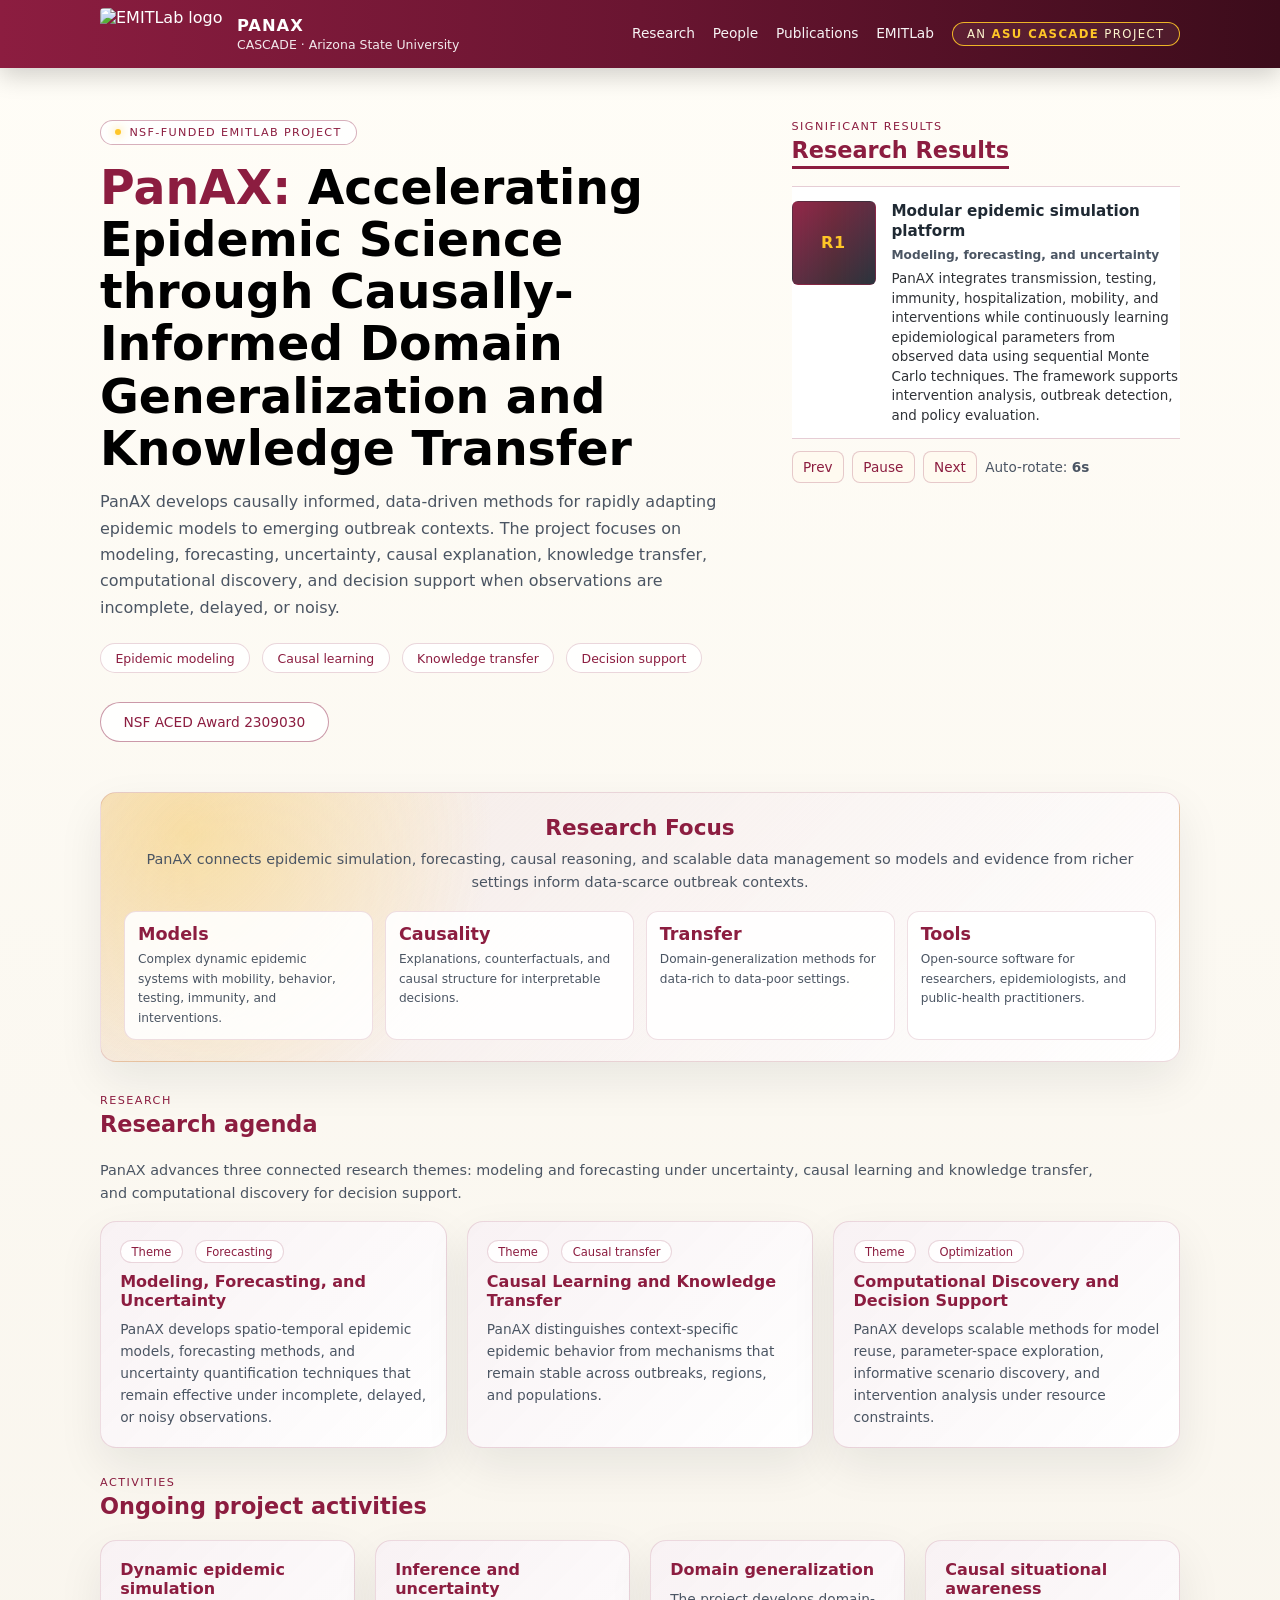
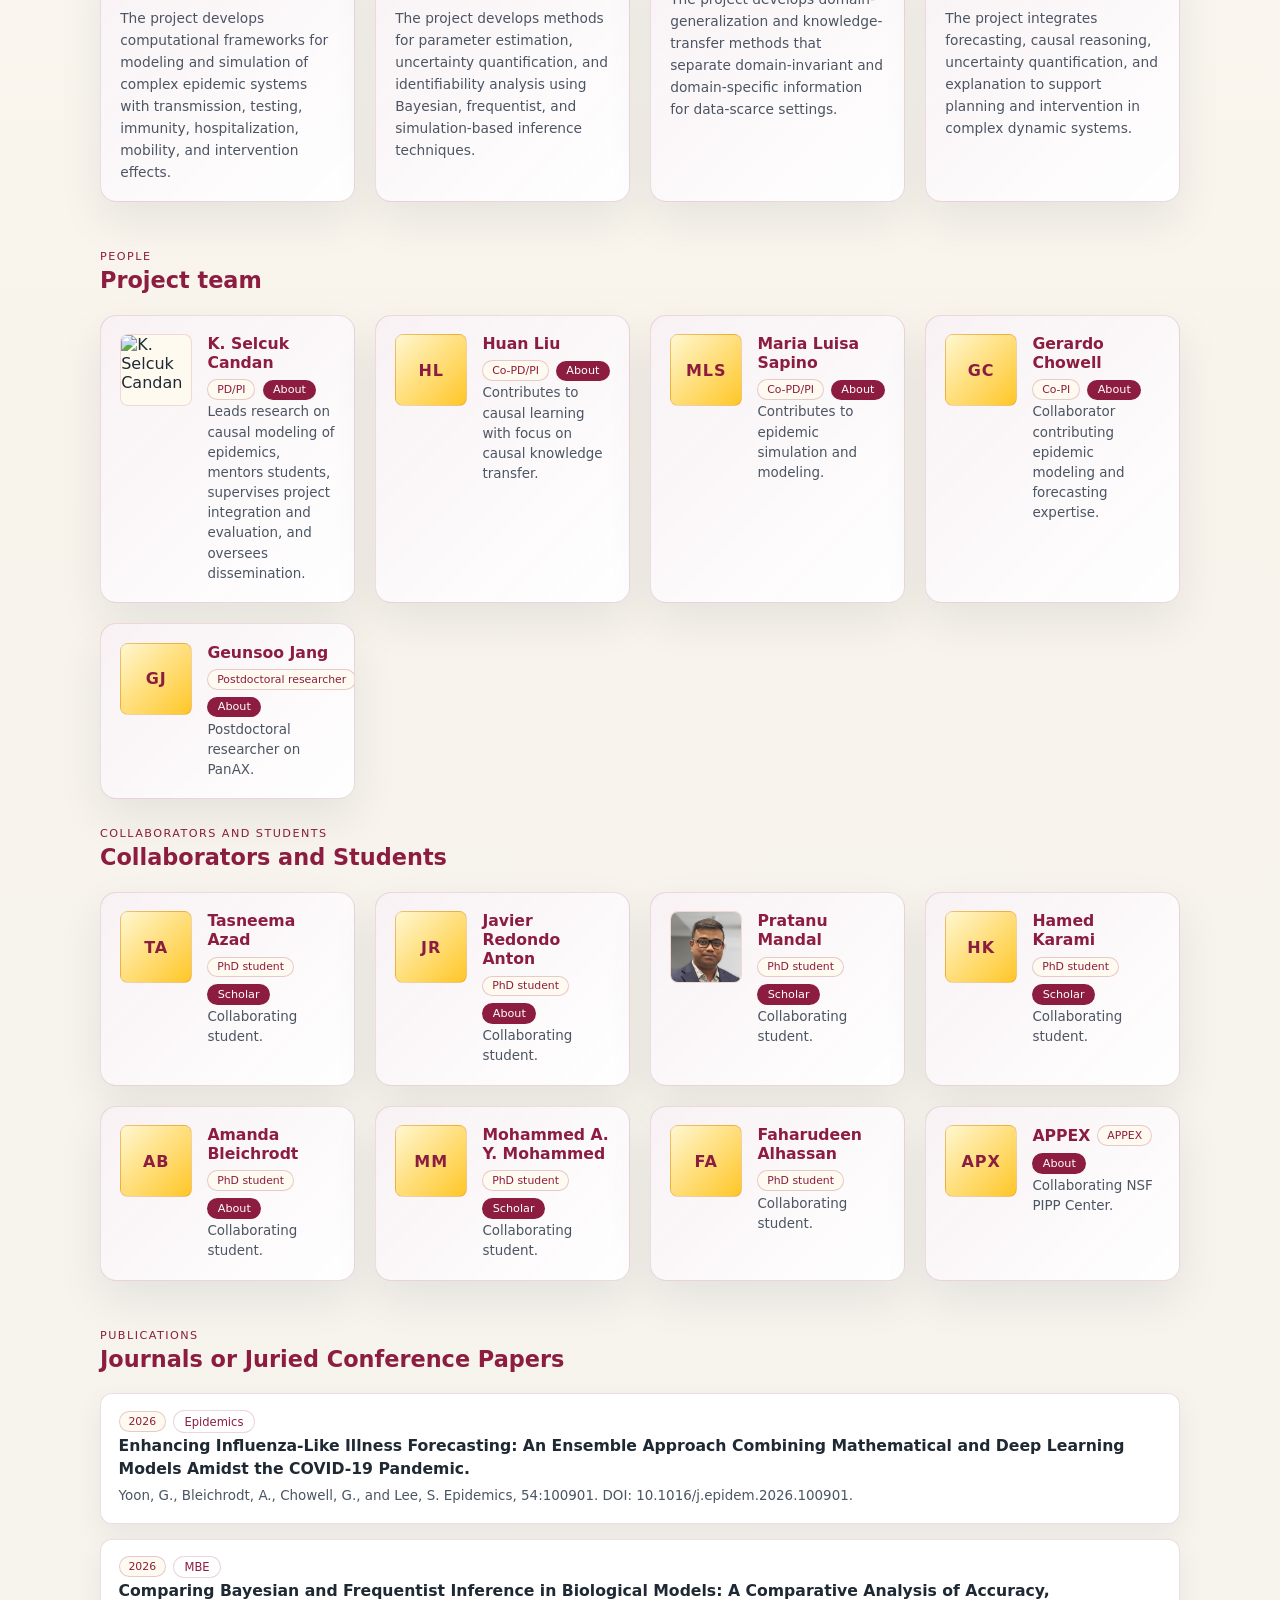
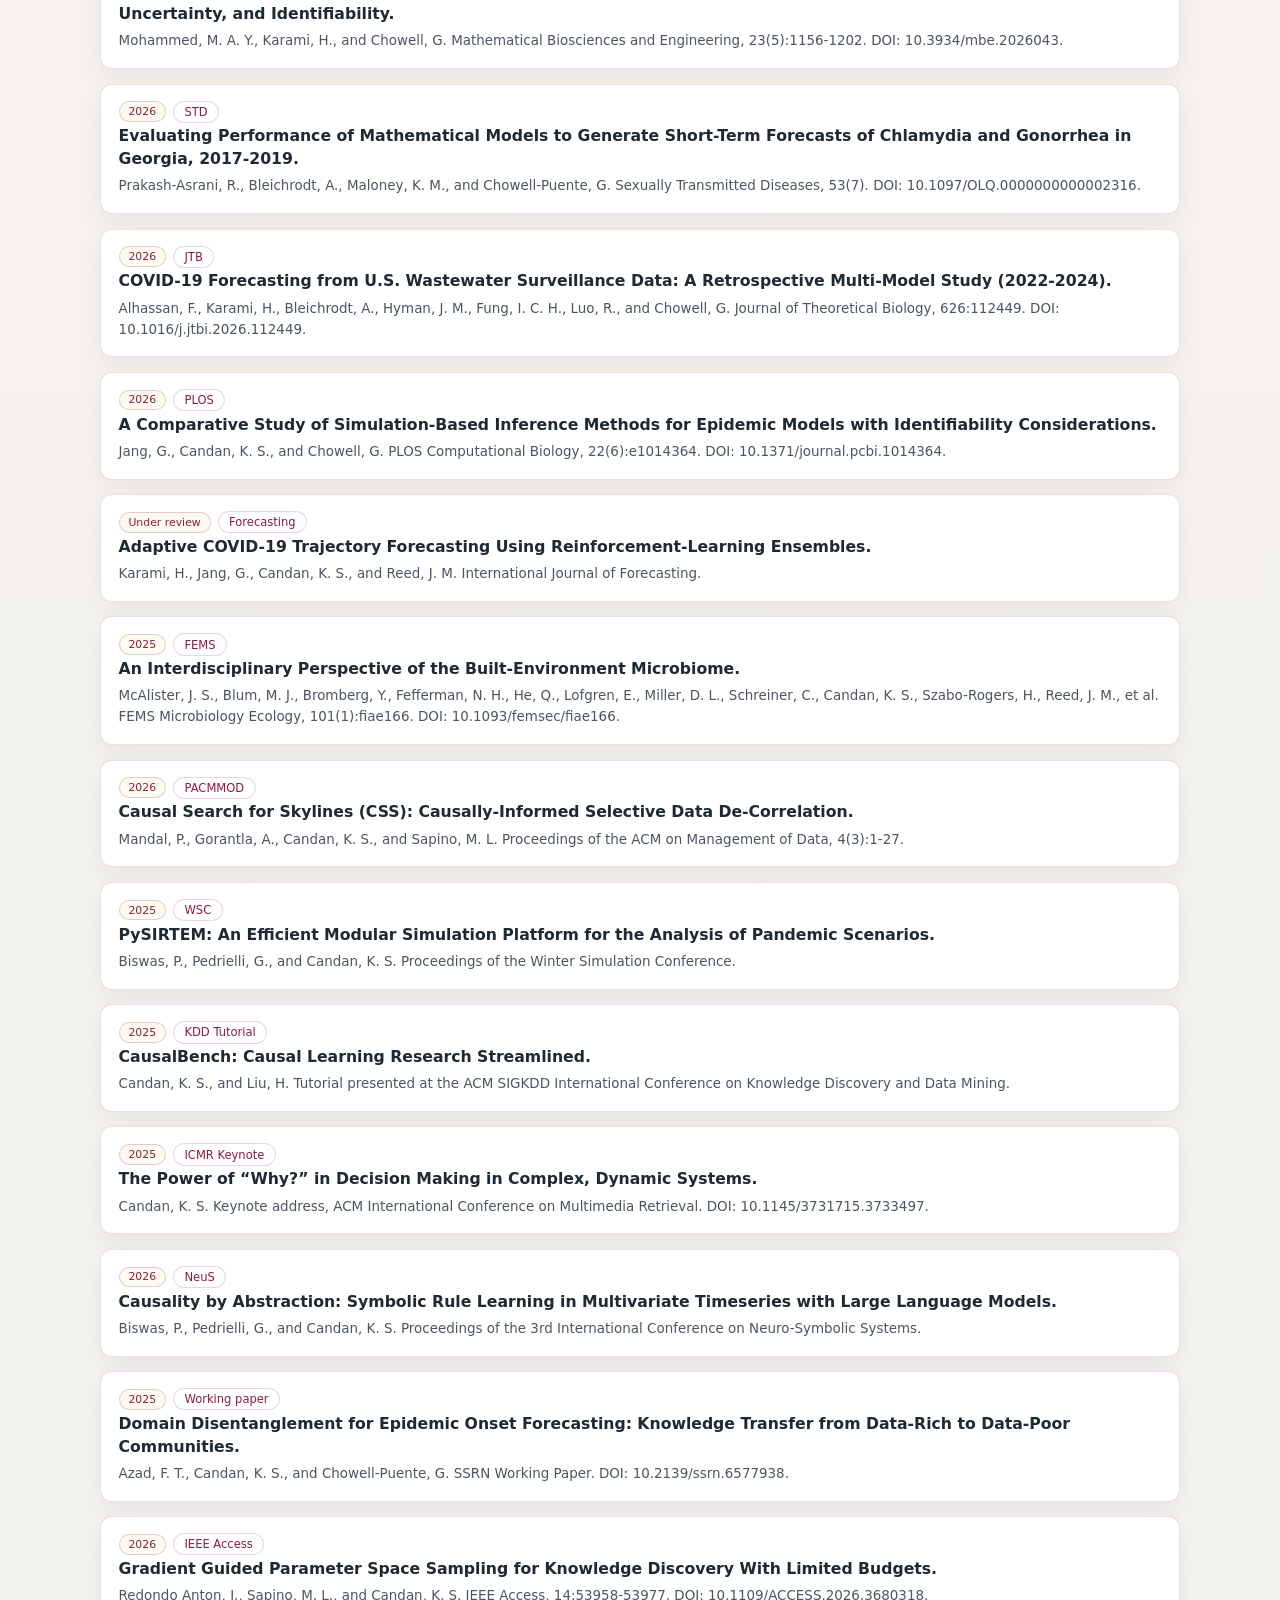
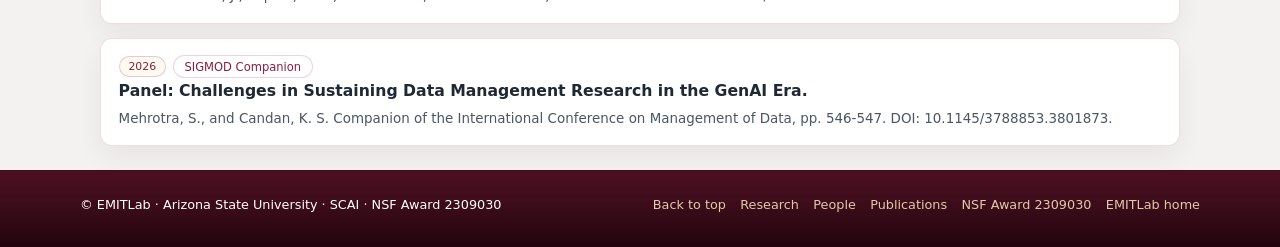
==== commit 713ff14e: "Update index.html" ====
--- a/panax/index.html
+++ b/panax/index.html
@@ -1190,8 +1190,18 @@
               <div class="title">Postdoctoral researcher on PanAX.</div>
             </div>
           </article>
-
-          <article class="card person-card">
+        </div>
+
+        <div class="section-header" style="margin-top: 1.75rem;">
+          <div>
+            <div class="section-kicker">Collaborators and Students</div>
+            <h2 class="section-title">Collaborators and Students</h2>
+          </div>
+        </div>
+
+	<div class="grid">
+
+	          <article class="card person-card">
             <div class="person-avatar" aria-hidden="true">TA</div>
             <div>
               <div class="card-header">
@@ -1199,7 +1209,7 @@
                 <div class="badge">PhD student</div>
                 <a class="button" href="https://scholar.google.com/citations?hl=en&amp;user=iIECunIAAAAJ">Scholar</a>
               </div>
-              <div class="title">PhD student working on PanAX research.</div>
+              <div class="title">Collaborating student.</div>
             </div>
           </article>
 
@@ -1211,7 +1221,7 @@
                 <div class="badge">PhD student</div>
                 <a class="button" href="https://www.pancommunity.org/ourteam/javier-anton-redondo">About</a>
               </div>
-              <div class="title">PhD student working on PanAX research.</div>
+              <div class="title">Collaborating student.</div>
             </div>
           </article>
 
@@ -1223,19 +1233,9 @@
                 <div class="badge">PhD student</div>
                 <a class="button" href="https://scholar.google.com/citations?hl=en&amp;user=ItnXbPoAAAAJ">Scholar</a>
               </div>
-              <div class="title">PhD student working on PanAX research.</div>
-            </div>
-          </article>
-        </div>
-
-        <div class="section-header" style="margin-top: 1.75rem;">
-          <div>
-            <div class="section-kicker">Collaborators</div>
-            <h2 class="section-title">Collaborators</h2>
-          </div>
-        </div>
-
-	<div class="grid">
+              <div class="title">Collaborating student.</div>
+            </div>
+          </article>	
 	<article class="card person-card">
             <div class="person-avatar" aria-hidden="true">HK</div>
             <div>
